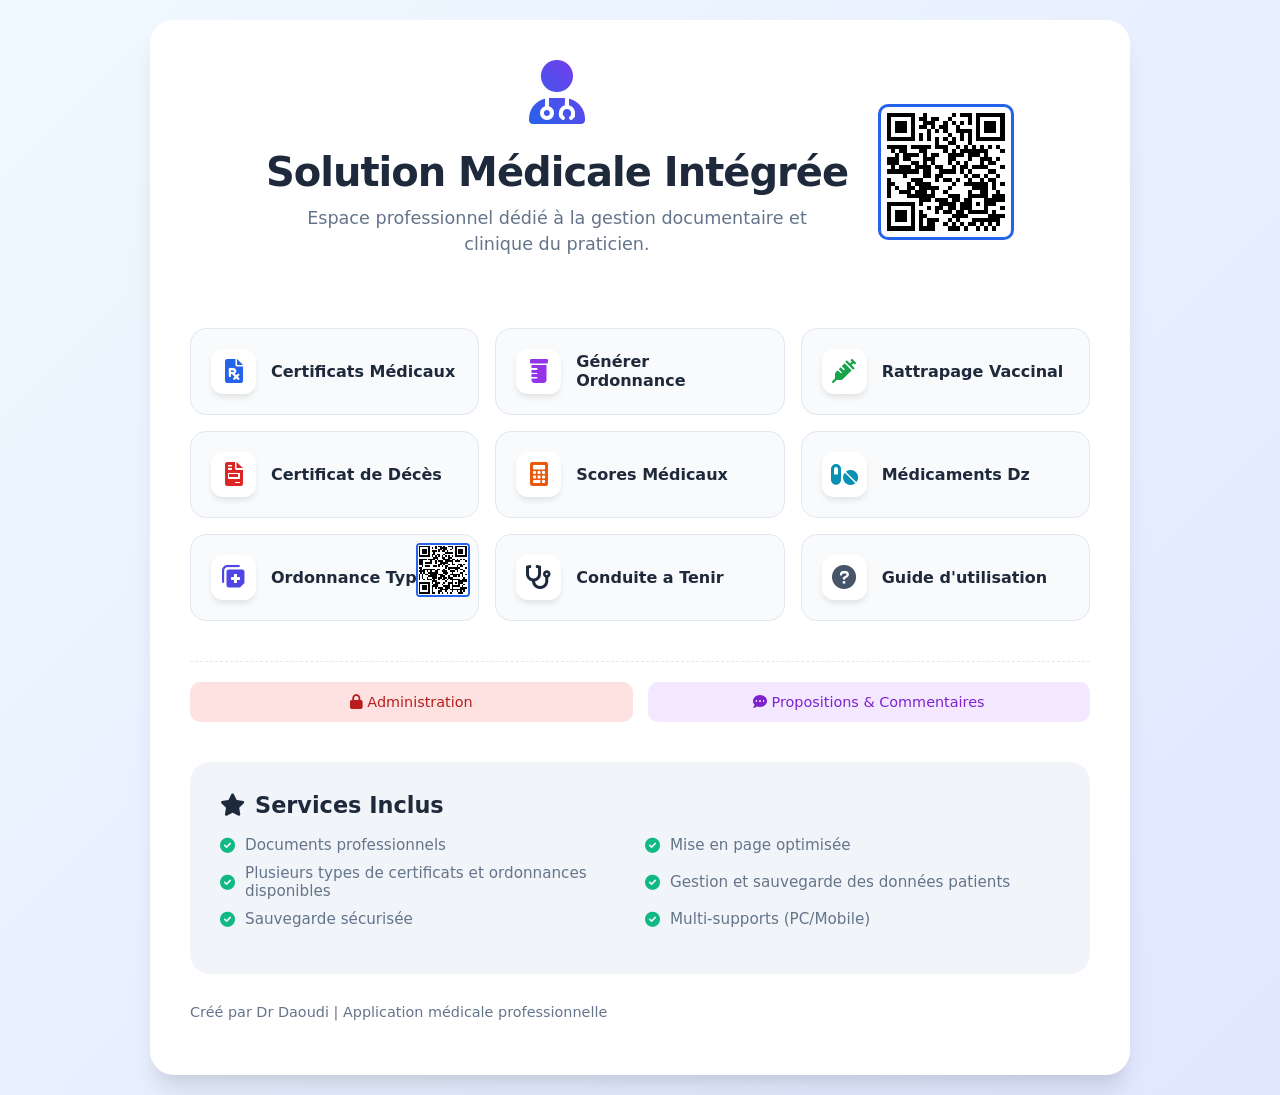
==== index.html @ ca9cc06a "cat" ====
<!DOCTYPE html>
<html lang="fr">
<head>
    <meta charset="UTF-8">
    <meta name="viewport" content="width=device-width, initial-scale=1.0">
    <meta http-equiv="X-UA-Compatible" content="IE=edge">
    <title>Solution Médicale Intégrée - Dr Daoudi</title>
    <meta name="description" content="Plateforme complète pour la génération de certificats médicaux et ordonnances">
    <link rel="stylesheet" href="https://cdnjs.cloudflare.com/ajax/libs/font-awesome/6.0.0/css/all.min.css">
    <style>
        :root {
            --primary-color: #2563eb;
            --secondary-color: #7c3aed;
            --bg-gradient: linear-gradient(135deg, #f0f9ff 0%, #e0e7ff 100%);
            --card-bg: #ffffff;
            --text-main: #1e293b;
            --text-muted: #64748b;
        }

        body {
            font-family: 'Inter', 'Segoe UI', system-ui, -apple-system, sans-serif;
            background: var(--bg-gradient);
            margin: 0;
            padding: 20px;
            display: flex;
            flex-direction: column;
            align-items: center;
            min-height: 100vh;
            color: var(--text-main);
        }

        .container {
            background-color: var(--card-bg);
            border-radius: 24px;
            box-shadow: 0 20px 25px -5px rgba(0, 0, 0, 0.1), 0 10px 10px -5px rgba(0, 0, 0, 0.04);
            padding: 40px;
            max-width: 900px;
            width: 100%;
            margin: auto;
        }

        .header {
            text-align: center;
            margin-bottom: 40px;
        }

        .header i {
            font-size: 4em;
            margin-bottom: 15px;
            background: linear-gradient(45deg, var(--primary-color), var(--secondary-color));
            -webkit-background-clip: text;
            -webkit-text-fill-color: transparent;
            display: inline-block;
        }

        .header h1 {
            margin: 10px 0;
            font-size: 2.5em;
            font-weight: 800;
            letter-spacing: -0.025em;
        }

        .subtitle {
            font-size: 1.1em;
            color: var(--text-muted);
            max-width: 500px;
            margin: 0 auto 30px;
            line-height: 1.5;
        }

        /* شبكة الأزرار الجديدة */
        .buttons-grid {
            display: grid;
            grid-template-columns: repeat(auto-fit, minmax(250px, 1fr));
            gap: 16px;
            margin-bottom: 40px;
        }

        .cta-button {
            display: flex;
            align-items: center;
            padding: 20px;
            background-color: #f8fafc;
            color: var(--text-main);
            text-decoration: none;
            border-radius: 16px;
            font-weight: 600;
            transition: all 0.2s cubic-bezier(0.4, 0, 0.2, 1);
            border: 1px solid #e2e8f0;
            gap: 15px;
        }

        .cta-button i {
            font-size: 1.5em;
            width: 45px;
            height: 45px;
            display: flex;
            align-items: center;
            justify-content: center;
            border-radius: 12px;
            background-color: white;
            box-shadow: 0 4px 6px -1px rgba(0, 0, 0, 0.1);
        }

        .cta-button:hover {
            transform: translateY(-4px);
            background-color: white;
            border-color: var(--primary-color);
            box-shadow: 0 10px 15px -3px rgba(37, 99, 235, 0.1);
            color: var(--primary-color);
        }

        /* ألوان مخصصة لكل أيقونة لتمييزها بصرياً */
        .btn-certif i { color: #2563eb; }
        .btn-ord i { color: #9333ea; }
        .btn-vaccin i { color: #16a34a; }
        .btn-dece i { color: #dc2626; }
        .btn-score i { color: #ea580c; }
        .btn-med i { color: #0891b2; }
        .btn-type i { color: #4f46e5; }
        .btn-guide i { color: #475569; }

        /* قسم الإدارة والتعليقات بشكل منفصل تحت */
        .admin-section {
            display: flex;
            gap: 15px;
            margin-top: 20px;
            padding-top: 20px;
            border-top: 1px dashed #e2e8f0;
        }

        .admin-btn {
            flex: 1;
            padding: 12px;
            font-size: 0.9em;
            border-radius: 10px;
            text-align: center;
            text-decoration: none;
            font-weight: 500;
        }

        .features {
            text-align: left;
            margin-top: 40px;
            padding: 30px;
            background: #f1f5f9;
            border-radius: 20px;
        }

        .features h2 {
            margin-top: 0;
            font-size: 1.4em;
            color: var(--text-main);
            display: flex;
            align-items: center;
            gap: 10px;
        }

        .feature-list {
            list-style: none;
            padding: 0;
            display: grid;
            grid-template-columns: repeat(auto-fit, minmax(300px, 1fr));
            gap: 10px;
        }

        .feature-list li {
            display: flex;
            align-items: center;
            gap: 10px;
            font-size: 0.95em;
            color: var(--text-muted);
        }

        .feature-list i {
            color: #10b981;
        }

        .footer {
            margin-top: 30px;
            color: var(--text-muted);
            font-size: 0.9em;
            font-weight: 500;
        }

        @media (max-width: 600px) {
            .container { padding: 20px; }
            .header h1 { font-size: 1.8em; }
            .buttons-grid { grid-template-columns: 1fr; }
            .admin-section { flex-direction: column; }
        }
    </style>
</head>
<body>
    <div class="container">
<div class="header" style="display: flex; align-items: center; justify-content: center; gap: 30px; flex-wrap: wrap;">
            <div style="text-align: center;">
                <i class="fas fa-user-doctor"></i>
                <h1>Solution Médicale Intégrée</h1>
                <p class="subtitle">Espace professionnel dédié à la gestion documentaire et clinique du praticien.</p>
            </div>
            <a href="https://certificats-medicaux.vercel.app" target="_blank">
                <img src="qr-main.png" 
                     alt="QR Code" 
                     style="border: 3px solid #2563eb; border-radius: 10px; padding: 5px; width: 120px; height: 120px;">
            </a>
        </div>
        
        <div class="buttons-grid">
            <a href="certificat.html" class="cta-button btn-certif" target="_blank">
                <i class="fas fa-file-prescription"></i>
                <span>Certificats Médicaux</span>
            </a>
            
            <a href="ordonnance/ord.html" class="cta-button btn-ord" target="_blank">
                <i class="fas fa-prescription-bottle"></i>
                <span>Générer Ordonnance</span>
            </a>
            
            <a href="vaccin.html" class="cta-button btn-vaccin" target="_blank">
                <i class="fas fa-syringe"></i>
                <span>Rattrapage Vaccinal</span>
            </a>
            
            <a href="dece/popup.html" class="cta-button btn-dece" target="_blank">
                <i class="fas fa-file-invoice"></i>
                <span>Certificat de Décès</span>
            </a>
            
            <a href="score/index.html" class="cta-button btn-score" target="_blank">
                <i class="fas fa-calculator"></i>
                <span>Scores Médicaux</span>
            </a>
            
            <a href="medicamentdz/index.html" class="cta-button btn-med" target="_blank">
                <i class="fas fa-pills"></i>
                <span>Médicaments Dz</span>
            </a>
            
<a href="ordonnance type/ord_type.html" class="cta-button btn-type" target="_blank" style="position: relative;">
                <i class="fas fa-notes-medical"></i>
                <span>Ordonnance Type</span>
                <img src="qr-ord-type.png" 
                     alt="QR" 
                     style="position: absolute; top: 8px; right: 8px; border-radius: 4px; border: 2px solid #2563eb; width: 50px; height: 50px;">
            </a>
            
            <a href="conduite/index.html" class="cta-button" target="_blank" style="position: relative;">
                <i class="fas fa-stethoscope"></i>
                <span>Conduite a Tenir</span>
            </a>
            
            <a href="aide.html" class="cta-button btn-guide" target="_blank">
                <i class="fas fa-circle-question"></i>
                <span>Guide d'utilisation</span>
            </a>
        </div>

        <div class="admin-section">
            <a href="admin.html" class="admin-btn" style="background: #fee2e2; color: #b91c1c;" target="_blank">
                <i class="fas fa-lock"></i> Administration
            </a>
            <a href="commentaire/index.html" class="admin-btn" style="background: #f3e8ff; color: #7e22ce;" target="_blank">
                <i class="fas fa-comment-dots"></i> Propositions & Commentaires
            </a>
        </div>
        
        <div class="features">
            <h2><i class="fas fa-star"></i> Services Inclus</h2>
            <ul class="feature-list">
                <li><i class="fas fa-circle-check"></i> Documents professionnels</li>
                <li><i class="fas fa-circle-check"></i> Mise en page optimisée</li>
				<li><i class="fas fa-check-circle"></i> Plusieurs types de certificats et ordonnances disponibles</li>
				<li><i class="fas fa-check-circle"></i> Gestion et sauvegarde des données patients</li>
                <li><i class="fas fa-circle-check"></i> Sauvegarde sécurisée</li>
                <li><i class="fas fa-circle-check"></i> Multi-supports (PC/Mobile)</li>
            </ul>
        </div>
        
        <p class="footer">
            Créé par Dr Daoudi | Application médicale professionnelle
        </p>
    </div>
</body>
</html>
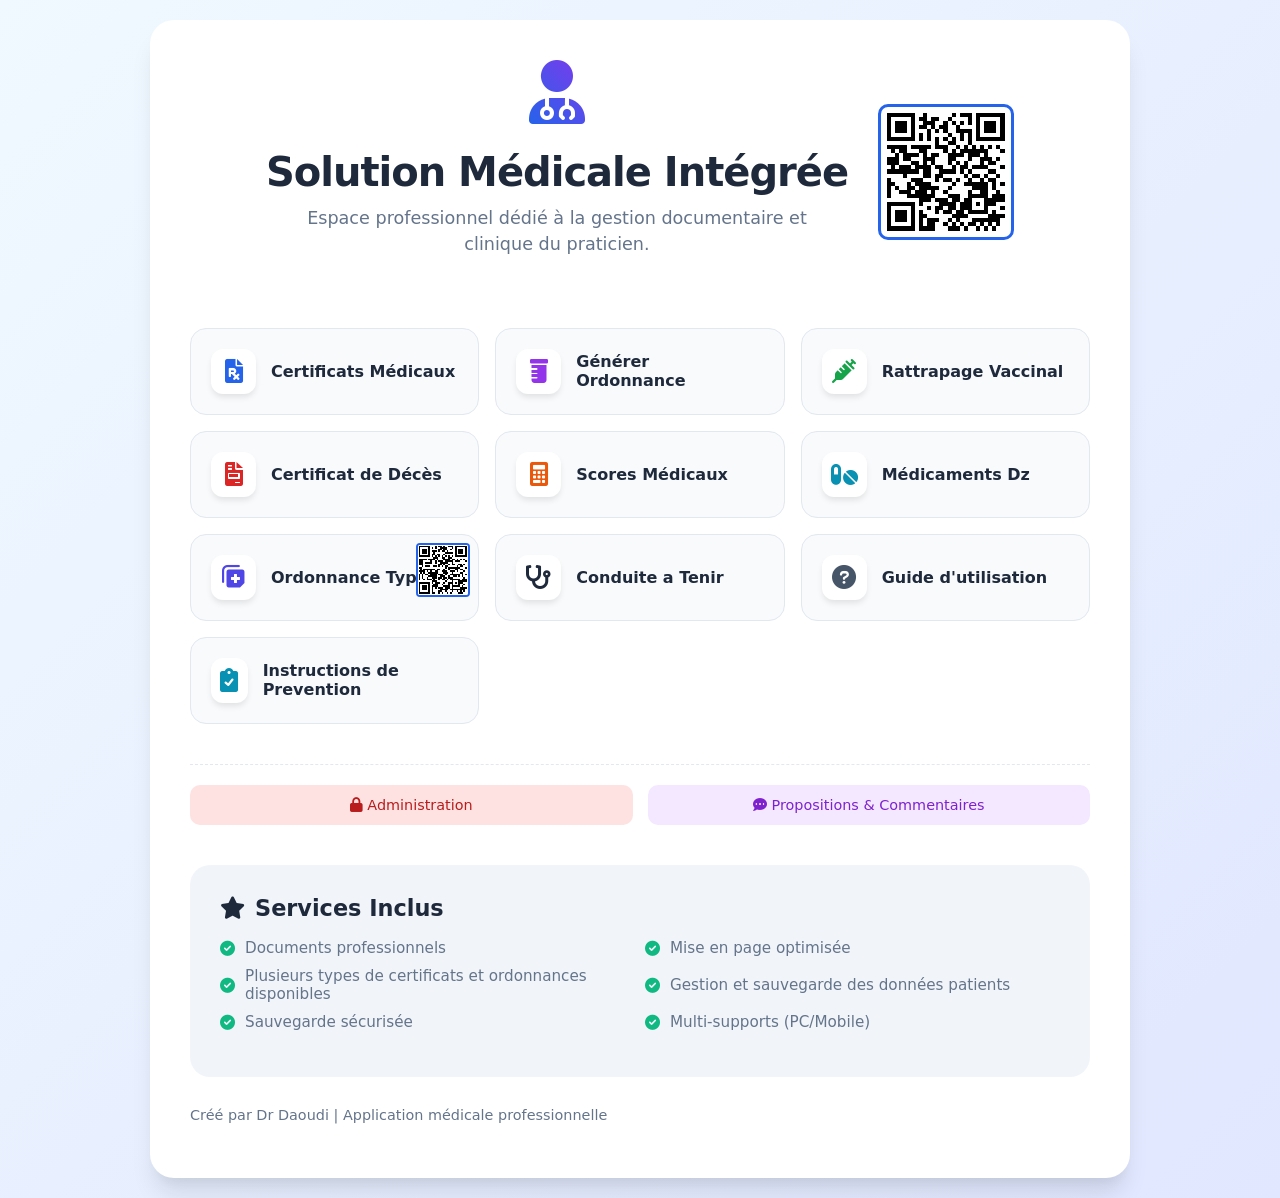
==== commit a374984b: "prevention" ====
--- a/index.html
+++ b/index.html
@@ -117,10 +117,11 @@
         .btn-dece i { color: #dc2626; }
         .btn-score i { color: #ea580c; }
         .btn-med i { color: #0891b2; }
-        .btn-type i { color: #4f46e5; }
-        .btn-guide i { color: #475569; }
-
-        /* قسم الإدارة والتعليقات بشكل منفصل تحت */
+.btn-type i { color: #4f46e5; }
+        .btn-guide i { color: #475569; }
+        .btn-prev i { color: #0891b2; }
+
+        /* قسم الإدارة والتعليقات بشكل منفصل تحت */
         .admin-section {
             display: flex;
             gap: 15px;
@@ -183,13 +184,26 @@
             font-weight: 500;
         }
 
-        @media (max-width: 600px) {
-            .container { padding: 20px; }
-            .header h1 { font-size: 1.8em; }
-            .buttons-grid { grid-template-columns: 1fr; }
-            .admin-section { flex-direction: column; }
-        }
-    </style>
+@media (max-width: 600px) {
+            .container { padding: 20px; }
+            .header h1 { font-size: 1.8em; }
+            .buttons-grid { grid-template-columns: 1fr; }
+            .admin-section { flex-direction: column; }
+            .header { flex-direction: column; gap: 15px !important; }
+            .header i { font-size: 2.5em !important; }
+            .header h1 { font-size: 1.5em !important; }
+            .subtitle { font-size: 0.9em !important; }
+            .cta-button { padding: 12px; font-size: 0.85em; }
+            .footer { font-size: 0.8em; }
+        }
+
+        @media (max-width: 400px) {
+            .container { padding: 15px; }
+            .header h1 { font-size: 1.3em !important; }
+            .cta-button { flex-direction: column; gap: 5px; }
+            .cta-button i { margin-right: 0 !important; margin-bottom: 5px; }
+        }
+    </style>
 </head>
 <body>
     <div class="container">
@@ -250,11 +264,16 @@
                 <span>Conduite a Tenir</span>
             </a>
             
-            <a href="aide.html" class="cta-button btn-guide" target="_blank">
-                <i class="fas fa-circle-question"></i>
-                <span>Guide d'utilisation</span>
-            </a>
-        </div>
+<a href="aide.html" class="cta-button btn-guide" target="_blank">
+                <i class="fas fa-circle-question"></i>
+                <span>Guide d'utilisation</span>
+            </a>
+            
+            <a href="https://notes-sante-dz.vercel.app/" class="cta-button btn-prev" target="_blank">
+                <i class="fas fa-clipboard-check"></i>
+                <span>Instructions de Prevention</span>
+            </a>
+        </div>
 
         <div class="admin-section">
             <a href="admin.html" class="admin-btn" style="background: #fee2e2; color: #b91c1c;" target="_blank">
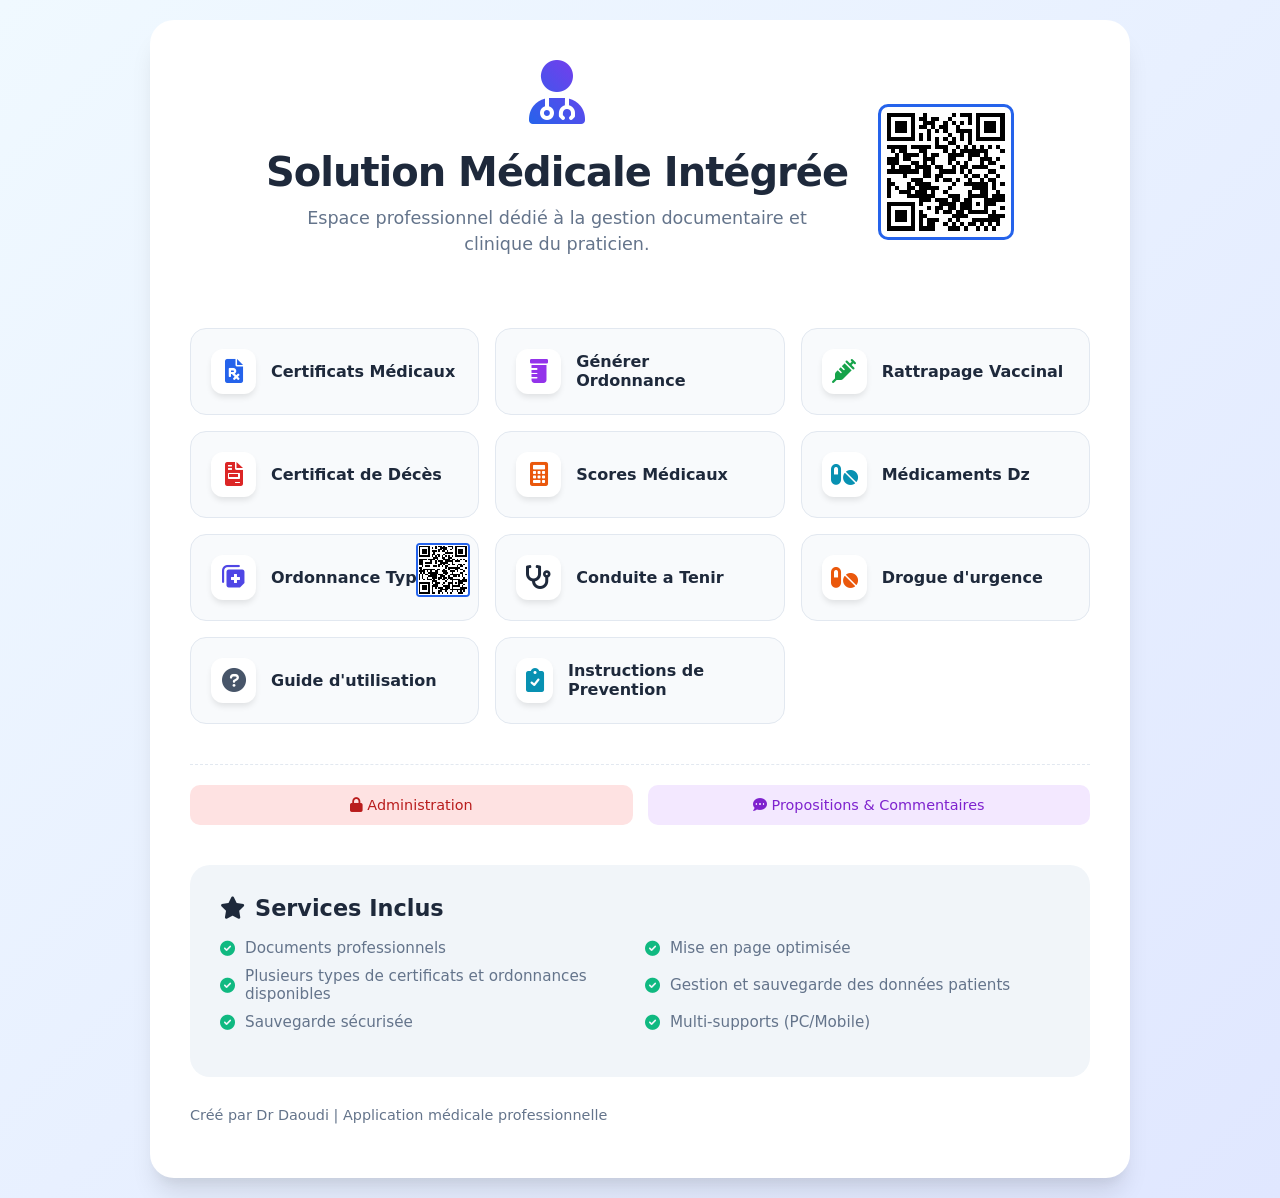
==== commit d76d0e3b: "drogue" ====
--- a/index.html
+++ b/index.html
@@ -120,6 +120,7 @@
 .btn-type i { color: #4f46e5; }
         .btn-guide i { color: #475569; }
         .btn-prev i { color: #0891b2; }
+        .btn-medic i { color: #ea580c; }
 
         /* قسم الإدارة والتعليقات بشكل منفصل تحت */
         .admin-section {
@@ -259,12 +260,17 @@
                      style="position: absolute; top: 8px; right: 8px; border-radius: 4px; border: 2px solid #2563eb; width: 50px; height: 50px;">
             </a>
             
-            <a href="conduite/index.html" class="cta-button" target="_blank" style="position: relative;">
+<a href="conduite/index.html" class="cta-button" target="_blank" style="position: relative;">
                 <i class="fas fa-stethoscope"></i>
                 <span>Conduite a Tenir</span>
             </a>
-            
-<a href="aide.html" class="cta-button btn-guide" target="_blank">
+            
+            <a href="medicaments/index.html" class="cta-button btn-medic" target="_blank">
+                <i class="fas fa-pills"></i>
+                <span>Drogue d'urgence</span>
+            </a>
+            
+            <a href="aide.html" class="cta-button btn-guide" target="_blank">
                 <i class="fas fa-circle-question"></i>
                 <span>Guide d'utilisation</span>
             </a>
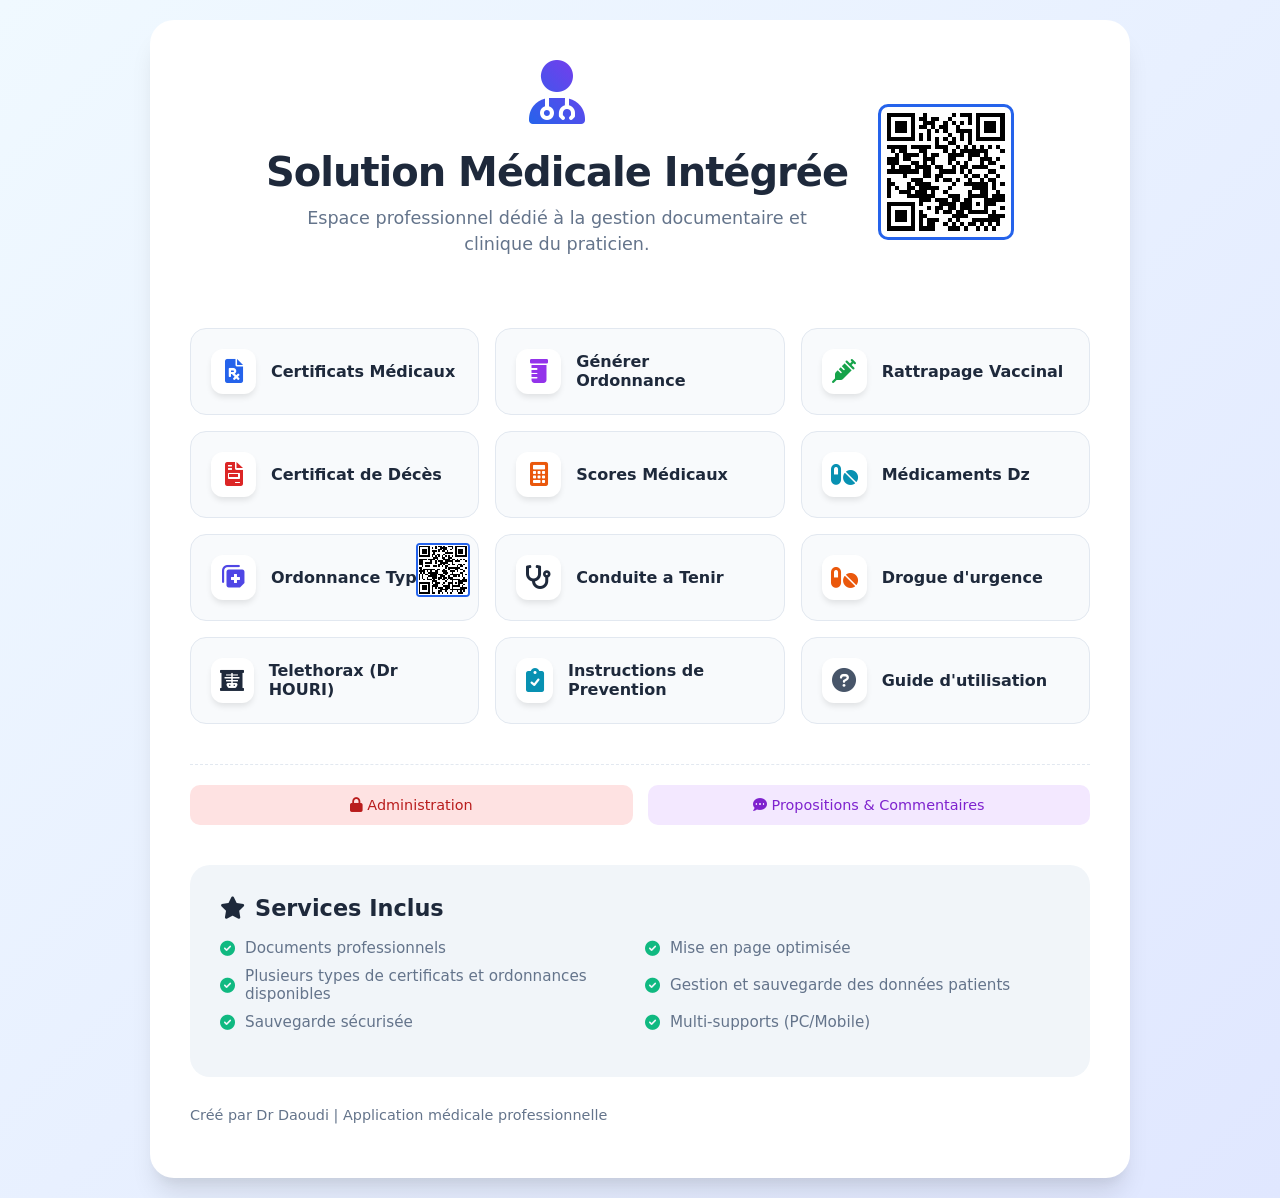
==== commit f11a927d: "radiox" ====
--- a/index.html
+++ b/index.html
@@ -268,17 +268,20 @@
             <a href="medicaments/index.html" class="cta-button btn-medic" target="_blank">
                 <i class="fas fa-pills"></i>
                 <span>Drogue d'urgence</span>
-            </a>
-            
+            </a>
+			<a href="radiologie/index.html" class="cta-button" target="_blank">
+                <i class="fas fa-x-ray"></i>
+                <span>Telethorax (Dr HOURI)</span>
+            </a>
+            <a href="https://notes-sante-dz.vercel.app/" class="cta-button btn-prev" target="_blank">
+                <i class="fas fa-clipboard-check"></i>
+                <span>Instructions de Prevention</span>
+            </a>
             <a href="aide.html" class="cta-button btn-guide" target="_blank">
                 <i class="fas fa-circle-question"></i>
                 <span>Guide d'utilisation</span>
-            </a>
-            
-            <a href="https://notes-sante-dz.vercel.app/" class="cta-button btn-prev" target="_blank">
-                <i class="fas fa-clipboard-check"></i>
-                <span>Instructions de Prevention</span>
-            </a>
+            </a>
+			
         </div>
 
         <div class="admin-section">
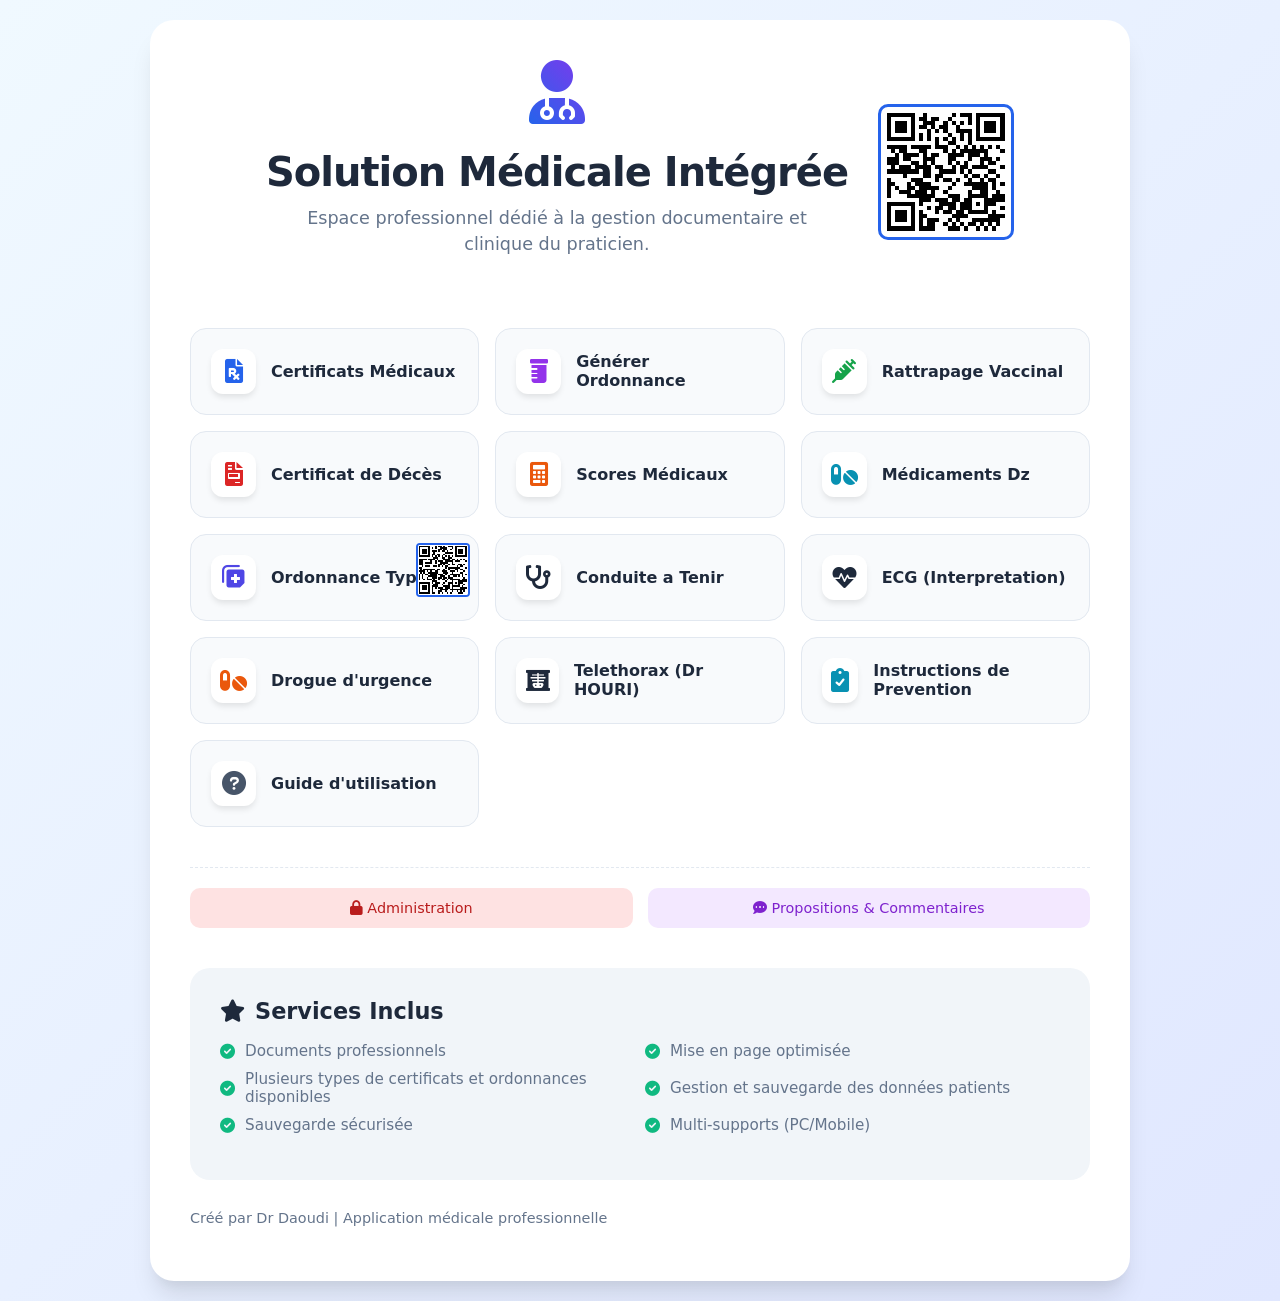
==== commit ce6c8863: "Update index.html" ====
--- a/index.html
+++ b/index.html
@@ -260,16 +260,21 @@
                      style="position: absolute; top: 8px; right: 8px; border-radius: 4px; border: 2px solid #2563eb; width: 50px; height: 50px;">
             </a>
             
-<a href="conduite/index.html" class="cta-button" target="_blank" style="position: relative;">
-                <i class="fas fa-stethoscope"></i>
-                <span>Conduite a Tenir</span>
-            </a>
-            
+<a href="conduite/index.html" class="cta-button" target="_blank" style="position: relative;">
+                <i class="fas fa-stethoscope"></i>
+                <span>Conduite a Tenir</span>
+            </a>
+            
+            <a href="https://ecg-facile.vercel.app/" class="cta-button" target="_blank" style="position: relative;">
+                <i class="fas fa-heart-pulse"></i>
+                <span>ECG (Interpretation)</span>
+            </a>
+            
             <a href="medicaments/index.html" class="cta-button btn-medic" target="_blank">
                 <i class="fas fa-pills"></i>
                 <span>Drogue d'urgence</span>
             </a>
-			<a href="radiologie/index.html" class="cta-button" target="_blank">
+			<a href="https://radiographie.vercel.app/?from=https://ordonnances-sur-web.vercel.app/" class="cta-button" target="_blank">
                 <i class="fas fa-x-ray"></i>
                 <span>Telethorax (Dr HOURI)</span>
             </a>
